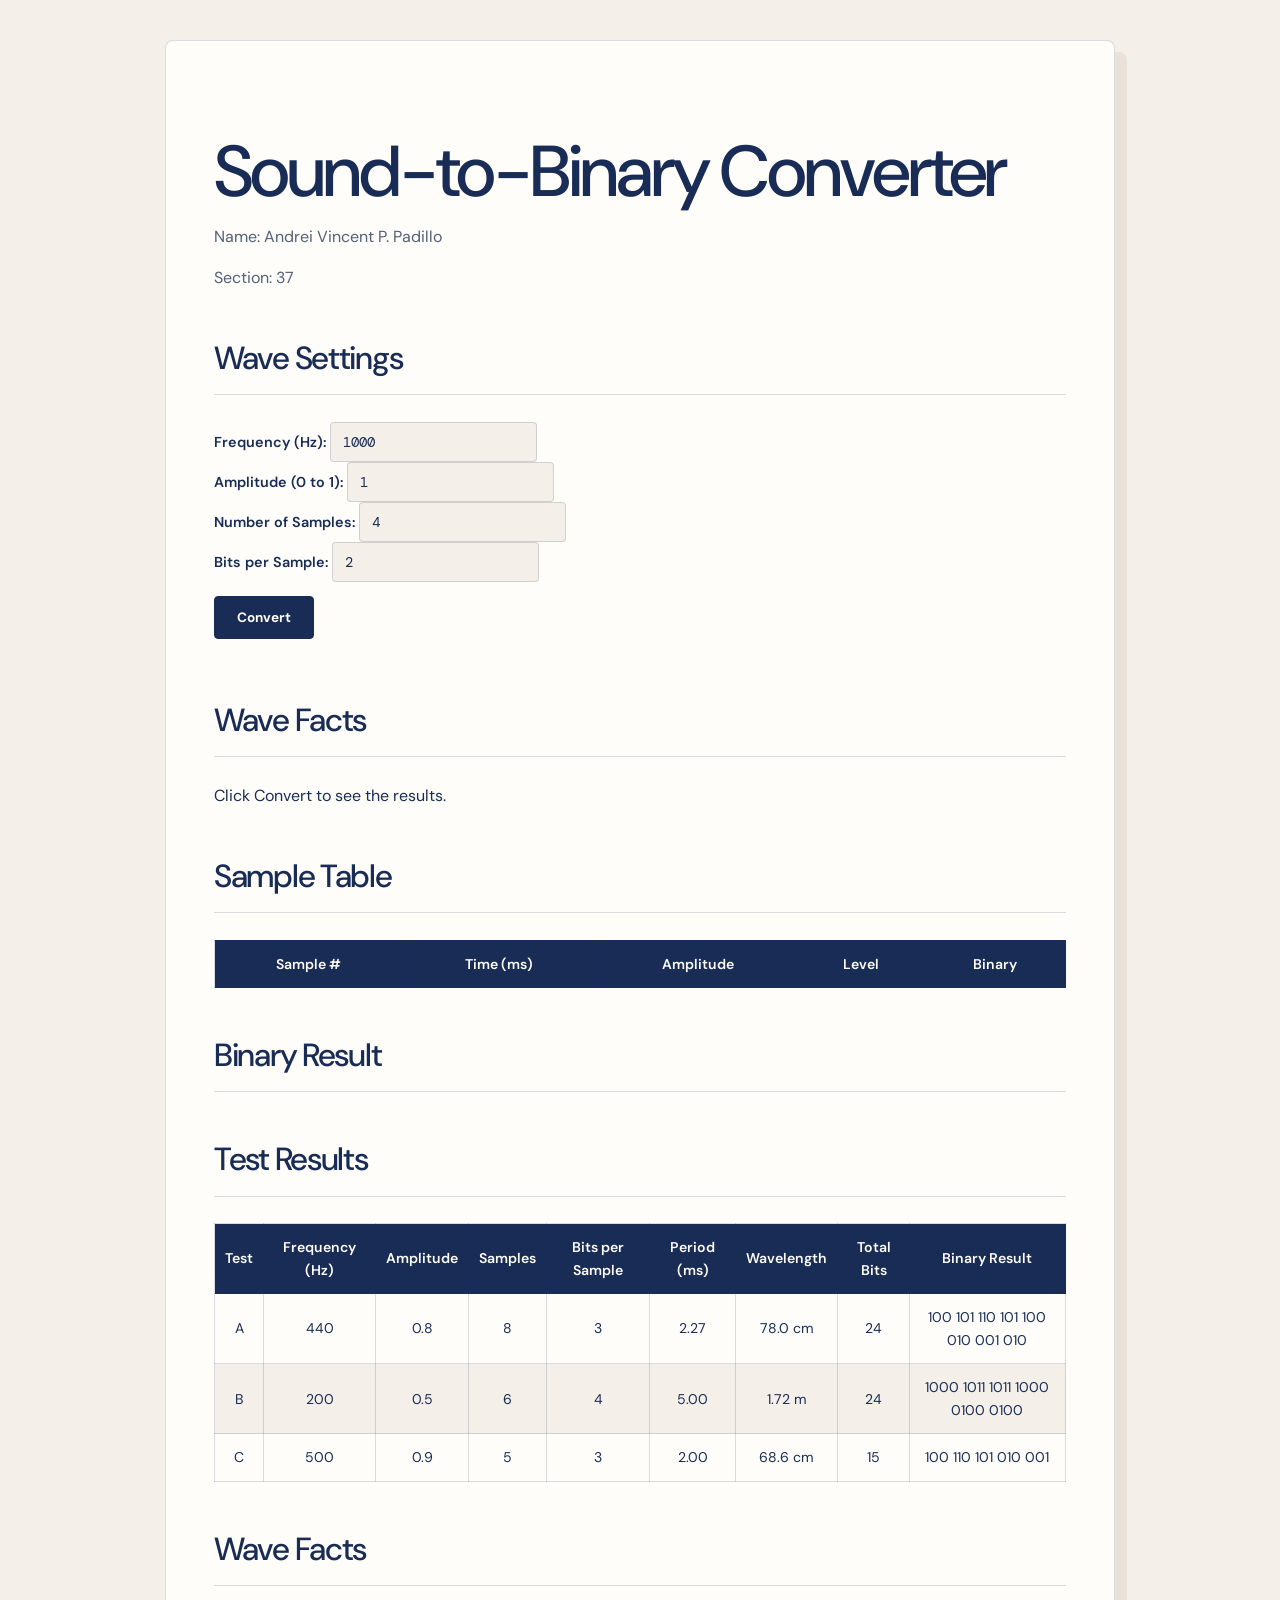
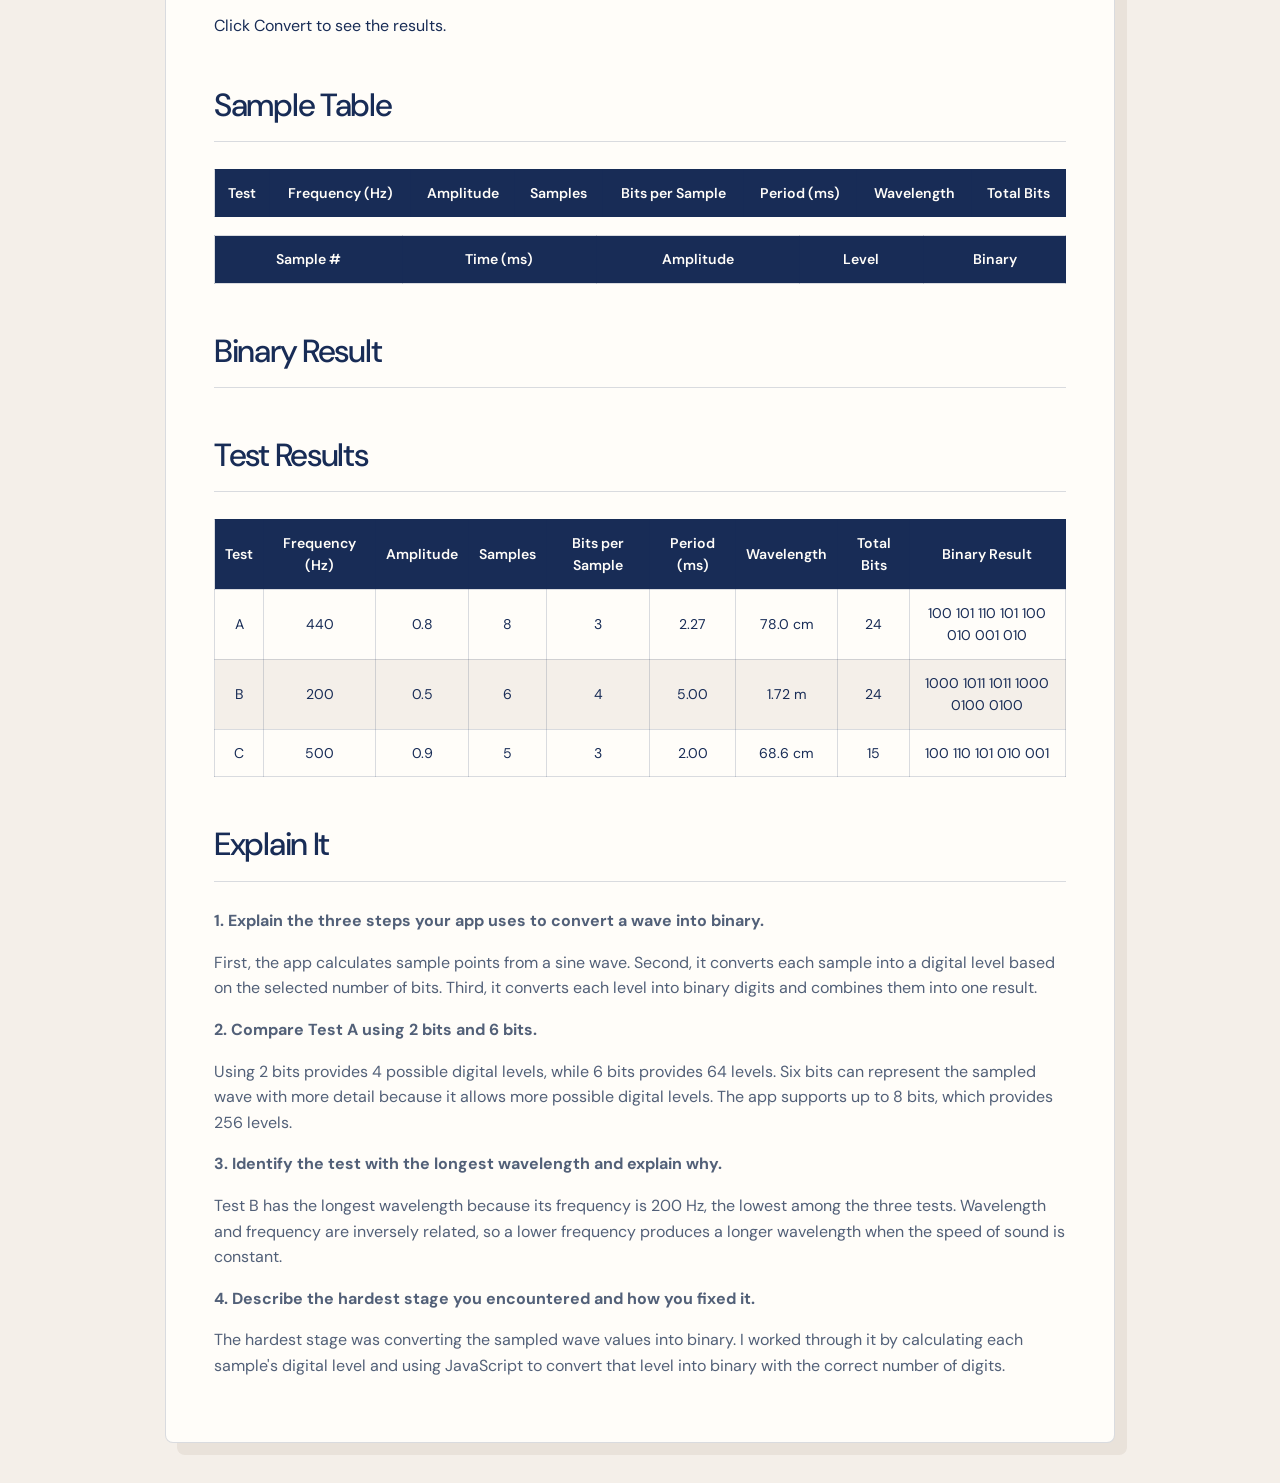
==== index.html @ f75e9342 "Update index.html" ====
<!DOCTYPE html>
<html lang="en">
<head>
    <meta charset="UTF-8">
    <meta name="viewport" content="width=device-width, initial-scale=1.0">
    <title>Sound-to-Binary Converter</title>
    <link rel="stylesheet" href="Style.css">
</head>
   
<body>
<div class="container">
    <h1>Sound-to-Binary Converter</h1>
    <p>Name: Andrei Vincent P. Padillo</p>
    <p>Section: 37</p>
    <h2>Wave Settings</h2>
    <label for="frequency">Frequency (Hz):</label>
    <input id="frequency" type="number" value="1000"><br>
    <label for="amplitude">Amplitude (0 to 1):</label>
    <input id="amplitude" type="number" value="1" step="0.1"><br>
    <label for="samples">Number of Samples:</label>
    <input id="samples" type="number" value="4"><br>
    <label for="bits">Bits per Sample:</label>
    <input id="bits" type="number" value="2"><br>
    <button id="convertButton">Convert</button>
    <p id="warning"></p>
  
    <h2>Wave Facts</h2>
    <div id="waveFacts">Click Convert to see the results.</div>
    <h2>Sample Table</h2>
    <table>
 <thead>
      <tr>
<th>Sample #</th>
<th>Time (ms)</th>
<th>Amplitude</th>
<th>Level</th>
<th>Binary</th>
      </tr>
</thead>
<tbody id="sampleRows"></tbody>
 </table>
    
    <h2>Binary Result</h2>
    <p id="binaryResult"></p>
    <p id="totalBits"></p>
    <h2>Test Results</h2>
<table>
<thead>
      <tr>
<th>Test</th>
<th>Frequency (Hz)</th>
<th>Amplitude</th>
<th>Samples</th>
<th>Bits per Sample</th>
<th>Period (ms)</th>
<th>Wavelength</th>
<th>Total Bits</th>
<th>Binary Result</th>
      </tr>
    </thead>

    <tbody>
        <tr>
<td>A</td>
<td>440</td>
<td>0.8</td>
<td>8</td>
<td>3</td>
<td>2.27</td>
<td>78.0 cm</td>
<td>24</td>
<td>100 101 110 101 100 010 001 010</td>
        </tr>

    <tr>
<td>B</td>
<td>200</td>
<td>0.5</td>
<td>6</td>
<td>4</td>
<td>5.00</td>
<td>1.72 m</td>
<td>24</td>
<td>1000 1011 1011 1000 0100 0100</td>
    </tr>

    <tr>
<td>C</td>
<td>500</td>
<td>0.9</td>
<td>5</td>
<td>3</td>
<td>2.00</td>
<td>68.6 cm</td>
<td>15</td>
<td>100 110 101 010 001</td>
    </tr>
    </tbody>
</table>
<table>
  <thead>
      
    <tr>
<th>Test</th>
<th>Frequency (Hz)</th>
<th>Amplitude</th>
<th>Samples</th>
<th>Bits per Sample</th>
<th>Period (ms)</th>
<th>Wavelength</th>
<th>Total Bits</th>
</tr>
  </thead>
    <tbody>
        <h2>Wave Facts</h2>
<div id="waveFacts">Click Convert to see the results.</div>

<h2>Sample Table</h2>
<table>
    <thead>
        <tr>
            <th>Sample #</th>
            <th>Time (ms)</th>
            <th>Amplitude</th>
            <th>Level</th>
            <th>Binary</th>
        </tr>
    </thead>
    <tbody id="sampleRows"></tbody>
</table>

<h2>Binary Result</h2>
<p id="binaryResult"></p>
<p id="totalBits"></p>

<h2>Test Results</h2>
<table>
    <thead>
        <tr>
<th>Test</th>
<th>Frequency (Hz)</th>
<th>Amplitude</th>
<th>Samples</th>
<th>Bits per Sample</th>
<th>Period (ms)</th>
<th>Wavelength</th>
<th>Total Bits</th>
<th>Binary Result</th>
        </tr>
</thead>
    <tbody>
        <tr>
<td>A</td>
<td>440</td>
<td>0.8</td>
<td>8</td>
<td>3</td>
<td>2.27</td>
<td>78.0 cm</td>
<td>24</td>
<td>100 101 110 101 100 010 001 010</td>
        </tr>
        
        <tr>
<td>B</td>
<td>200</td>
<td>0.5</td>
<td>6</td>
<td>4</td>
<td>5.00</td>
<td>1.72 m</td>
<td>24</td>
<td>1000 1011 1011 1000 0100 0100</td>
        </tr>
        
        <tr>
<td>C</td>
<td>500</td>
<td>0.9</td>
<td>5</td>
<td>3</td>
<td>2.00</td>
<td>68.6 cm</td>
<td>15</td>
<td>100 110 101 010 001</td>
        </tr>
    </tbody>
</table>

<h2>Explain It</h2>
<p><strong>1. Explain the three steps your app uses to convert a wave into binary.</strong></p>
<p>First, the app calculates sample points from a sine wave. Second, it converts each sample into a digital level based on the selected number of bits. Third, it converts each level into binary digits and combines them into one result.</p>
<p><strong>2. Compare Test A using 2 bits and 6 bits.</strong></p>
<p>Using 2 bits provides 4 possible digital levels, while 6 bits provides 64 levels. Six bits can represent the sampled wave with more detail because it allows more possible digital levels. The app supports up to 8 bits, which provides 256 levels.</p>
<p><strong>3. Identify the test with the longest wavelength and explain why.</strong></p>
<p>Test B has the longest wavelength because its frequency is 200 Hz, the lowest among the three tests. Wavelength and frequency are inversely related, so a lower frequency produces a longer wavelength when the speed of sound is constant.</p>
<p><strong>4. Describe the hardest stage you encountered and how you fixed it.</strong></p>
<p>The hardest stage was converting the sampled wave values into binary. I worked through it by calculating each sample's digital level and using JavaScript to convert that level into binary with the correct number of digits.</p>
</div>

<script src="script.js"></script>
</body>
</html>
---- Style.css ----
@import url('https://fonts.googleapis.com/css2?family=DM+Mono:wght@400;500&family=DM+Sans:wght@400;500;600;700&family=Instrument+Serif:ital@0;1&display=swap');

:root {
--paper: #f4efe9;
--paper-deep: #e9e2da;
--ink: #182c56;
--ink-soft: #526078;
--coral: #e37a62;
--sage: #8eb7a7;
--line: rgba(24, 44, 86, 0.16);
--white: #fffdf9;
--display: 'Instrument Serif', Georgia, serif;
--sans: 'DM Sans', Arial, sans-serif;
--mono: 'DM Mono', monospace;
}

* {
  box-sizing: border-box;
  }

body {
margin: 0;
padding: 40px 20px;
background: var(--paper);
color: var(--ink);
font-family: var(--sans);
line-height: 1.6;
}

.container {
width: min(100%, 950px);
margin: 0 auto;
padding: clamp(22px, 5vw, 48px);
border: 1px solid var(--line);
border-radius: 8px;
background: var(--white);
box-shadow: 12px 12px 0 var(--paper-deep);
}

h1, h2, h3 {
font-weight: 500;
letter-spacing: -0.04em;
}

h1 {
margin-bottom: 12px;
font-size: clamp(2.5rem, 6vw, 4.5rem);
line-height: 0.98;
}

h1 em, h2 em {
color: var(--coral);
font-family: var(--display);
font-weight: 400;
}

h2 {
margin-top: 42px;
padding-bottom: 10px;
border-bottom: 1px solid var(--line);
font-size: clamp(1.5rem, 3vw, 2rem);
}

p {
color: var(--ink-soft);
}

label {
display: inline-block;
margin: 8px 0 4px;
color: var(--ink);
font-size: 0.9rem;
font-weight: 600;
}

input {
max-width: 100%;
padding: 10px 12px;
border: 1px solid var(--line);
border-radius: 4px;
background: var(--paper);
color: var(--ink);
font: 0.9rem var(--mono);
}

input:focus {
outline: 2px solid var(--sage);
outline-offset: 2px;
}

button {
margin: 14px 0;
padding: 12px 22px;
border: 1px solid var(--ink);
border-radius: 4px;
background: var(--ink);
color: var(--white);
font: 700 0.85rem var(--sans);
cursor: pointer;
transition: background 180ms ease, transform 180ms ease;
}

button:hover {
transform: translateY(-2px);
background: #294476;
}

#warning {
color: #b43e32;
font-weight: 600;
}

#waveFacts {
display: grid;
grid-template-columns: repeat(auto-fit, minmax(160px, 1fr));
gap: 12px;
}

#waveFacts p {
margin: 0;
padding: 14px;
border-top: 2px solid var(--sage);
background: var(--paper);
color: var(--ink);
overflow-wrap: anywhere;
}

table {
width: 100%;
margin: 18px 0;
border-collapse: collapse;
background: var(--white);
font-size: 0.88rem;
}

th, td {
padding: 12px 10px;
border: 1px solid var(--line);
text-align: center;
}

th {
background: var(--ink);
color: var(--white);
font-weight: 600;
}

tbody tr:nth-child(even) {
background: var(--paper);
}

tbody tr:hover {
background: #f7e8e1;
}

#binaryResult {
padding: 18px;
border-left: 4px solid var(--coral);
background: var(--paper);
color: var(--ink);
font: 500 1rem var(--mono);
overflow-wrap: anywhere;
word-break: break-word;
}

#totalBits {
color: var(--ink-soft);
font: 500 0.85rem var(--mono);
}

#warning:empty,
#binaryResult:empty,
#totalBits:empty {
display: none;
}

@media (max-width: 600px) {
body {
padding: 16px 10px;
}

.container {
    padding: 22px 15px;
    box-shadow: 5px 5px 0 var(--paper-deep);
}

input {
    width: 100%;
    margin: 4px 0 12px;
}

label {
    display: block;
}

table {
    font-size: 0.74rem;
}

th, td {
    padding: 8px 4px;
    overflow-wrap: anywhere;
}

#binaryResult {
    font-size: 0.85rem;
}

}

@media (prefers-reduced-motion: reduce) {
*, *::before, *::after {
transition: none !important;
}
}
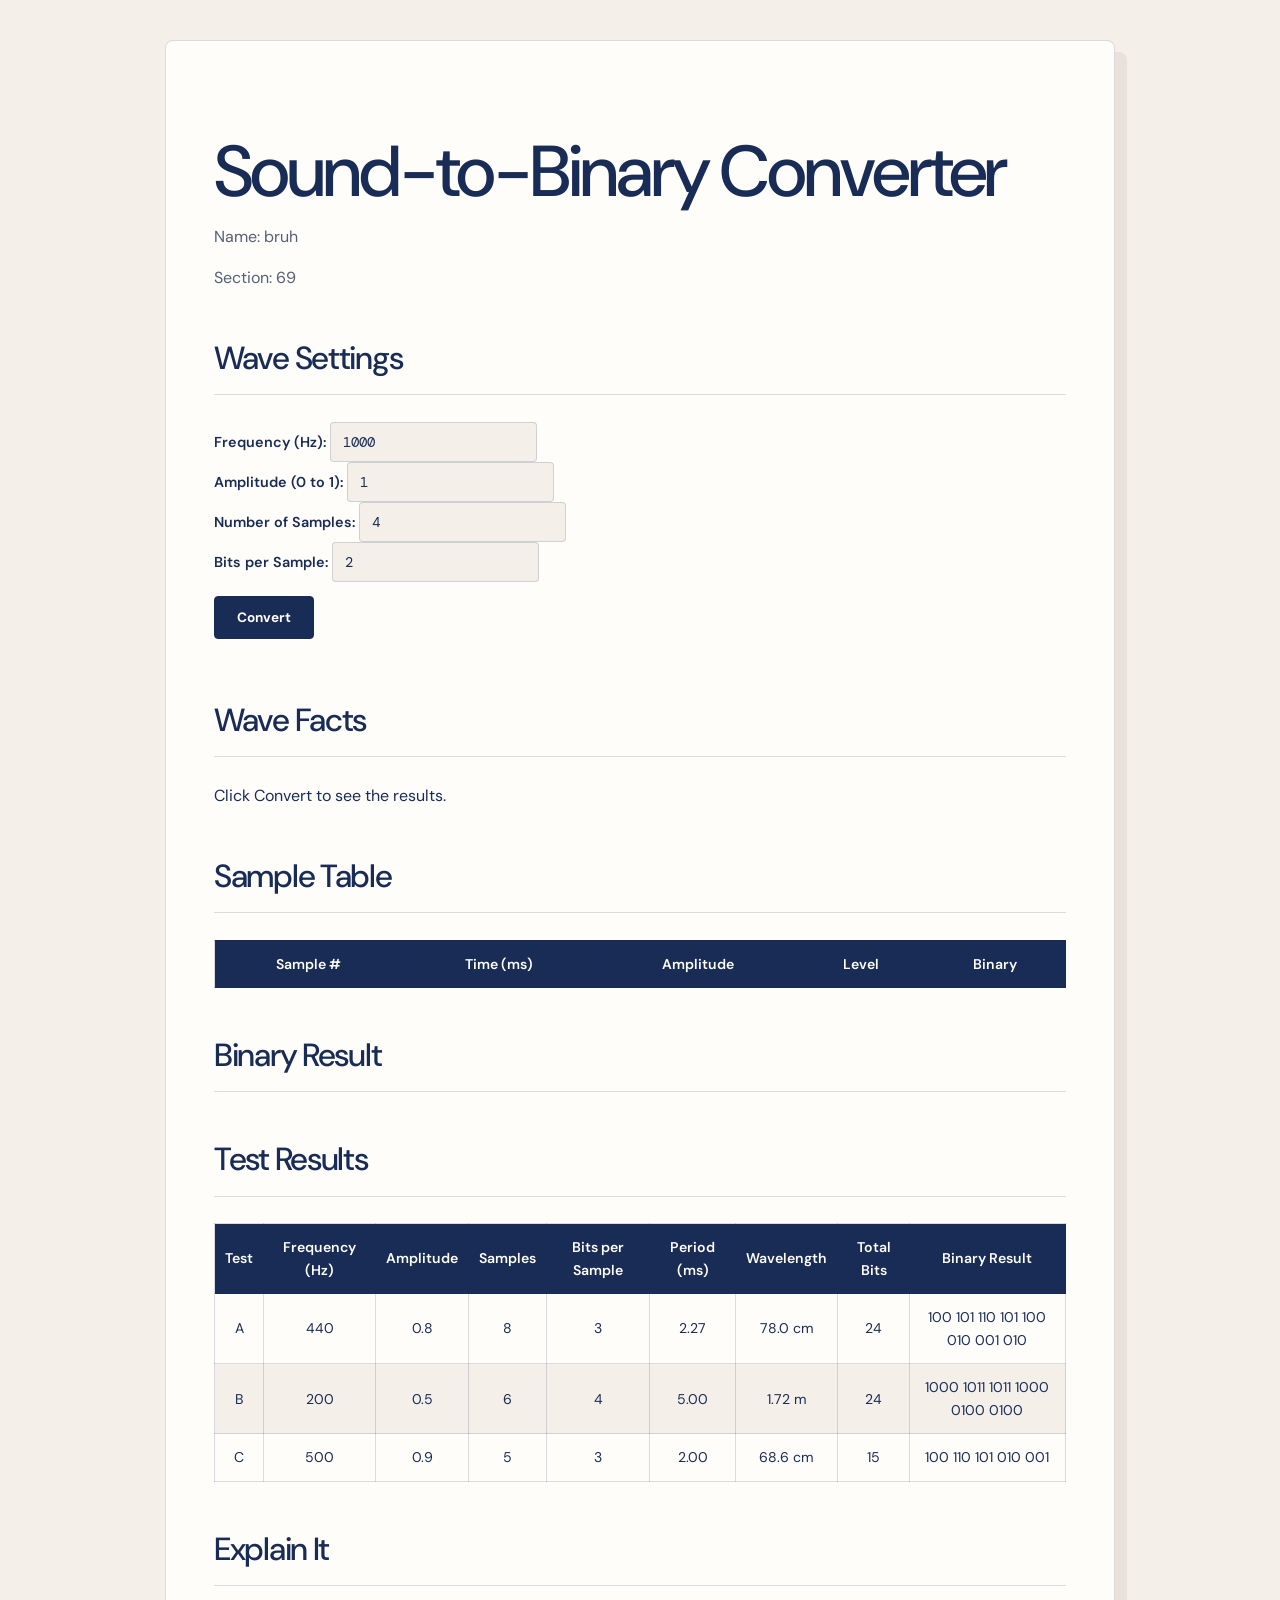
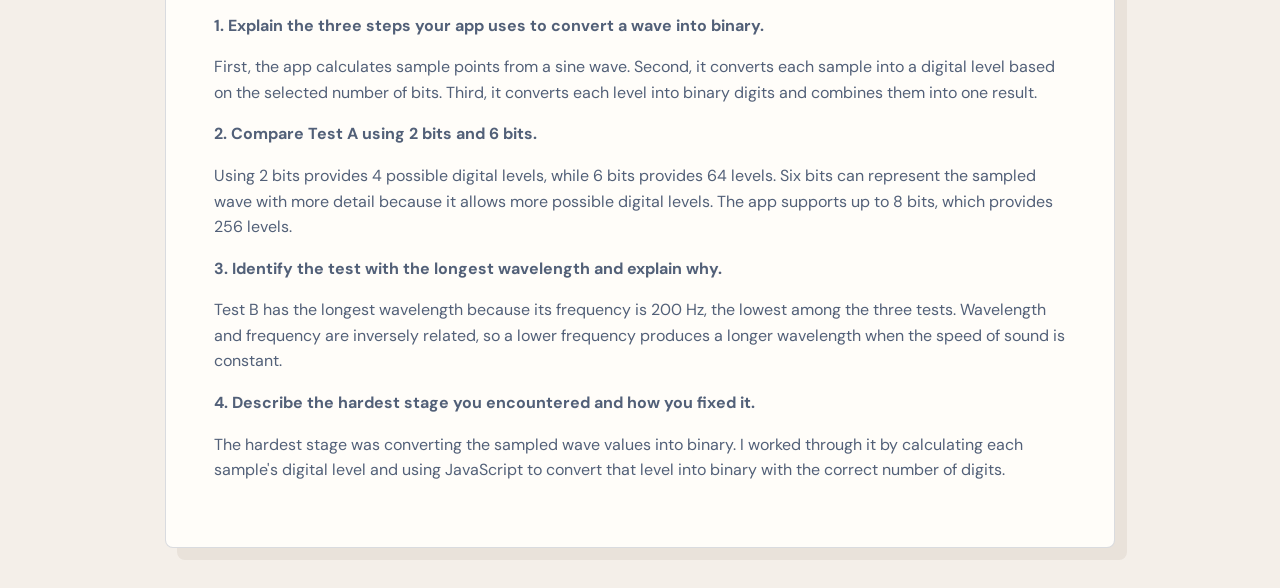
==== commit f0acaee5: "Update index.html" ====
--- a/index.html
+++ b/index.html
@@ -10,8 +10,9 @@
 <body>
 <div class="container">
     <h1>Sound-to-Binary Converter</h1>
-    <p>Name: Andrei Vincent P. Padillo</p>
-    <p>Section: 37</p>
+    <p>Name: bruh</p>
+    <p>Section: 69</p>
+    
     <h2>Wave Settings</h2>
     <label for="frequency">Frequency (Hz):</label>
     <input id="frequency" type="number" value="1000"><br>
@@ -43,6 +44,7 @@
     <h2>Binary Result</h2>
     <p id="binaryResult"></p>
     <p id="totalBits"></p>
+    
     <h2>Test Results</h2>
 <table>
 <thead>
@@ -97,95 +99,6 @@
     </tr>
     </tbody>
 </table>
-<table>
-  <thead>
-      
-    <tr>
-<th>Test</th>
-<th>Frequency (Hz)</th>
-<th>Amplitude</th>
-<th>Samples</th>
-<th>Bits per Sample</th>
-<th>Period (ms)</th>
-<th>Wavelength</th>
-<th>Total Bits</th>
-</tr>
-  </thead>
-    <tbody>
-        <h2>Wave Facts</h2>
-<div id="waveFacts">Click Convert to see the results.</div>
-
-<h2>Sample Table</h2>
-<table>
-    <thead>
-        <tr>
-            <th>Sample #</th>
-            <th>Time (ms)</th>
-            <th>Amplitude</th>
-            <th>Level</th>
-            <th>Binary</th>
-        </tr>
-    </thead>
-    <tbody id="sampleRows"></tbody>
-</table>
-
-<h2>Binary Result</h2>
-<p id="binaryResult"></p>
-<p id="totalBits"></p>
-
-<h2>Test Results</h2>
-<table>
-    <thead>
-        <tr>
-<th>Test</th>
-<th>Frequency (Hz)</th>
-<th>Amplitude</th>
-<th>Samples</th>
-<th>Bits per Sample</th>
-<th>Period (ms)</th>
-<th>Wavelength</th>
-<th>Total Bits</th>
-<th>Binary Result</th>
-        </tr>
-</thead>
-    <tbody>
-        <tr>
-<td>A</td>
-<td>440</td>
-<td>0.8</td>
-<td>8</td>
-<td>3</td>
-<td>2.27</td>
-<td>78.0 cm</td>
-<td>24</td>
-<td>100 101 110 101 100 010 001 010</td>
-        </tr>
-        
-        <tr>
-<td>B</td>
-<td>200</td>
-<td>0.5</td>
-<td>6</td>
-<td>4</td>
-<td>5.00</td>
-<td>1.72 m</td>
-<td>24</td>
-<td>1000 1011 1011 1000 0100 0100</td>
-        </tr>
-        
-        <tr>
-<td>C</td>
-<td>500</td>
-<td>0.9</td>
-<td>5</td>
-<td>3</td>
-<td>2.00</td>
-<td>68.6 cm</td>
-<td>15</td>
-<td>100 110 101 010 001</td>
-        </tr>
-    </tbody>
-</table>
 
 <h2>Explain It</h2>
 <p><strong>1. Explain the three steps your app uses to convert a wave into binary.</strong></p>
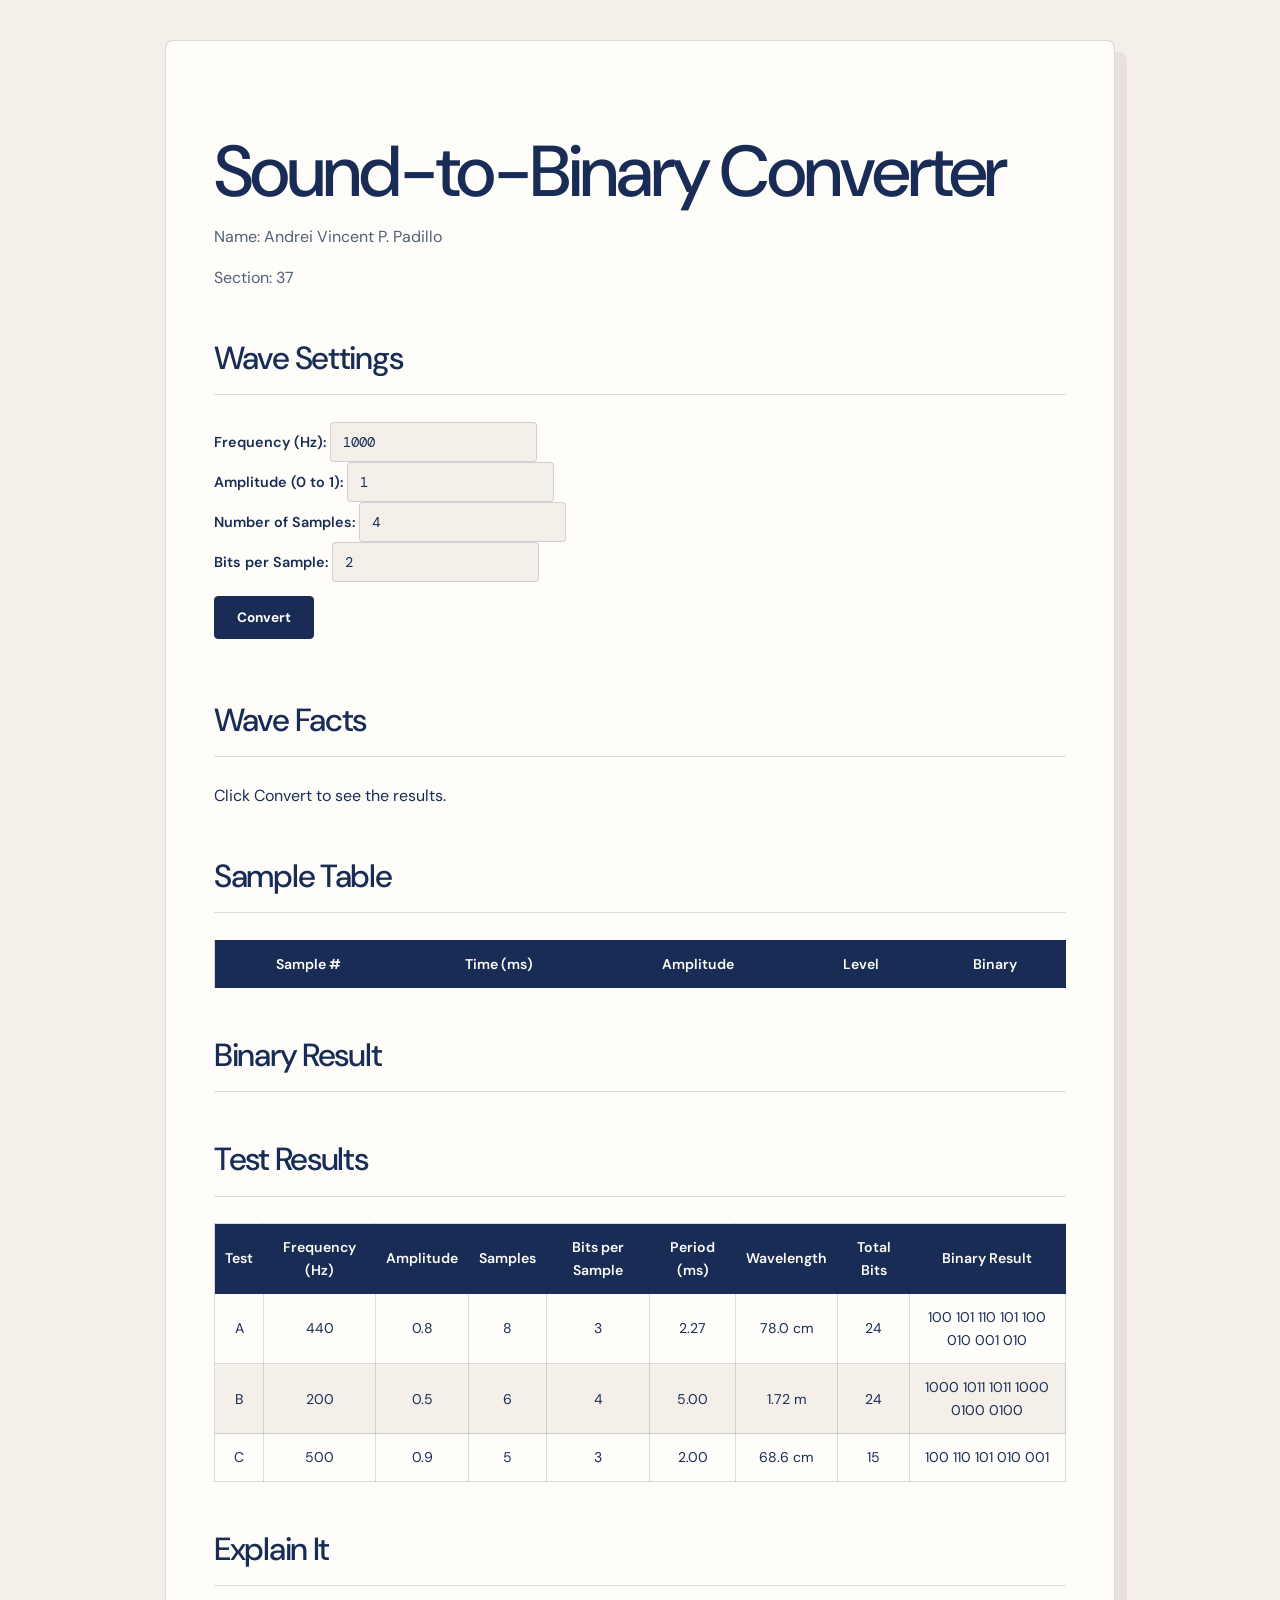
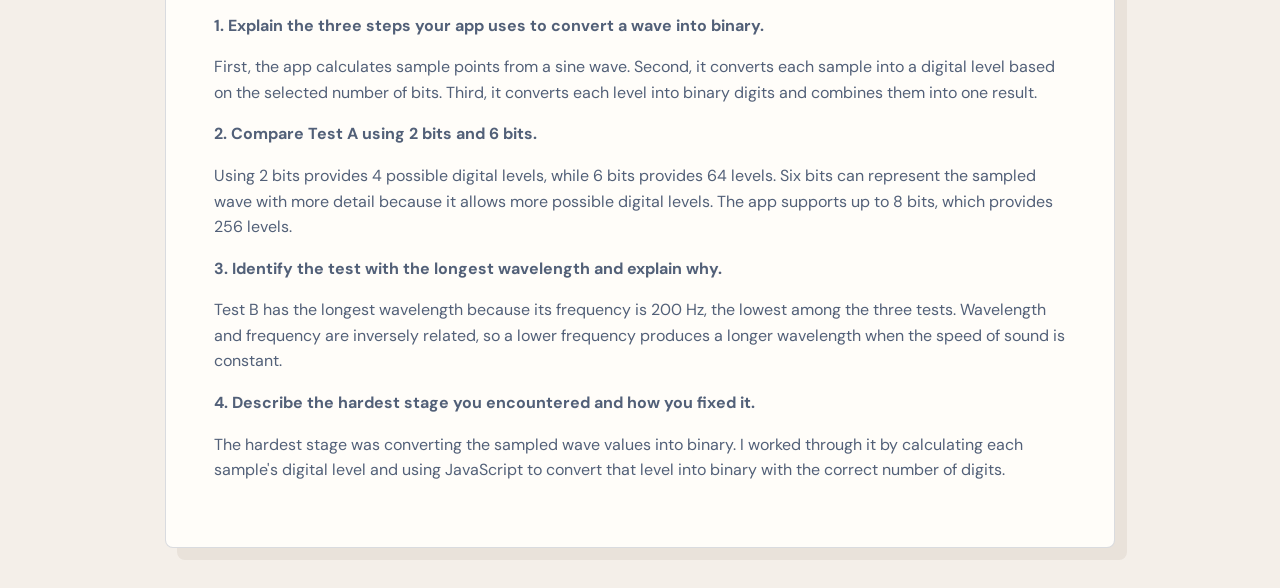
==== commit 81c84c5f: "Update index.html" ====
--- a/index.html
+++ b/index.html
@@ -10,8 +10,8 @@
 <body>
 <div class="container">
     <h1>Sound-to-Binary Converter</h1>
-    <p>Name: bruh</p>
-    <p>Section: 69</p>
+    <p>Name: Andrei Vincent P. Padillo</p>
+    <p>Section: 37 </p>
     
     <h2>Wave Settings</h2>
     <label for="frequency">Frequency (Hz):</label>
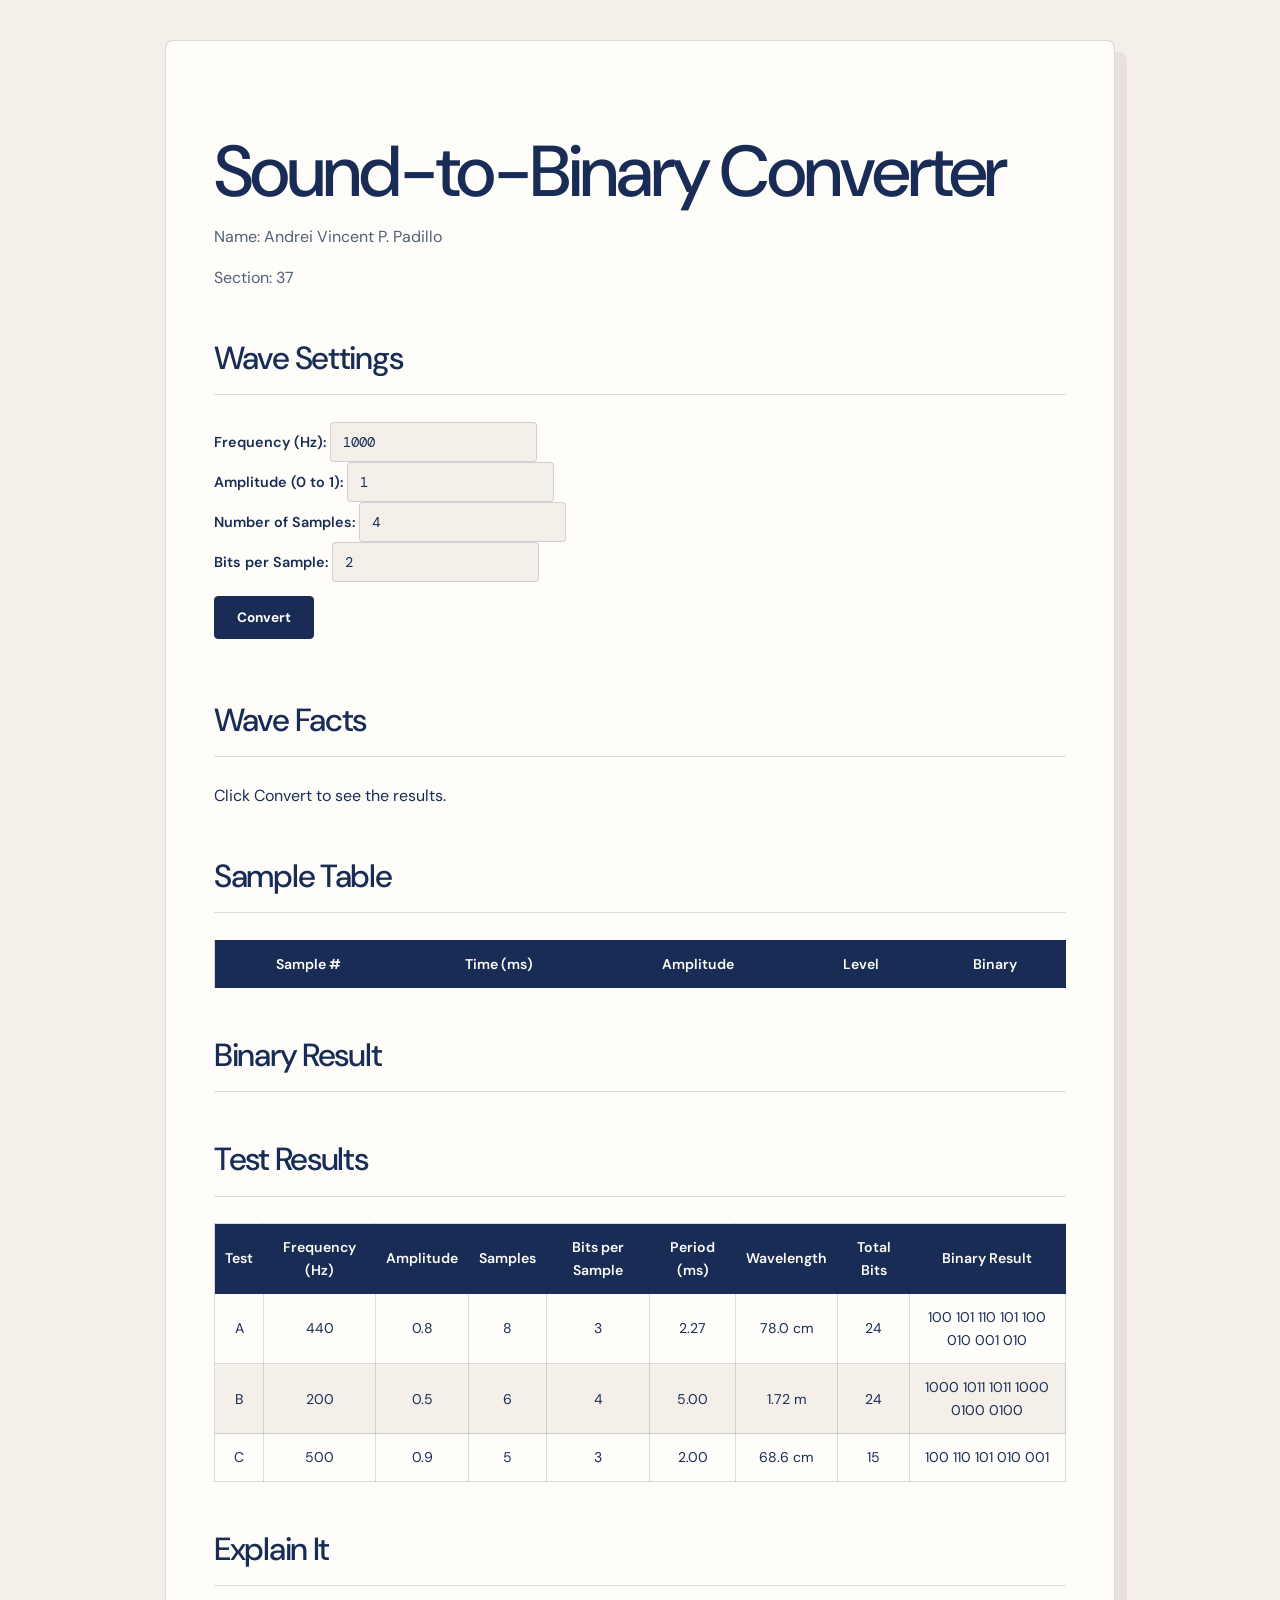
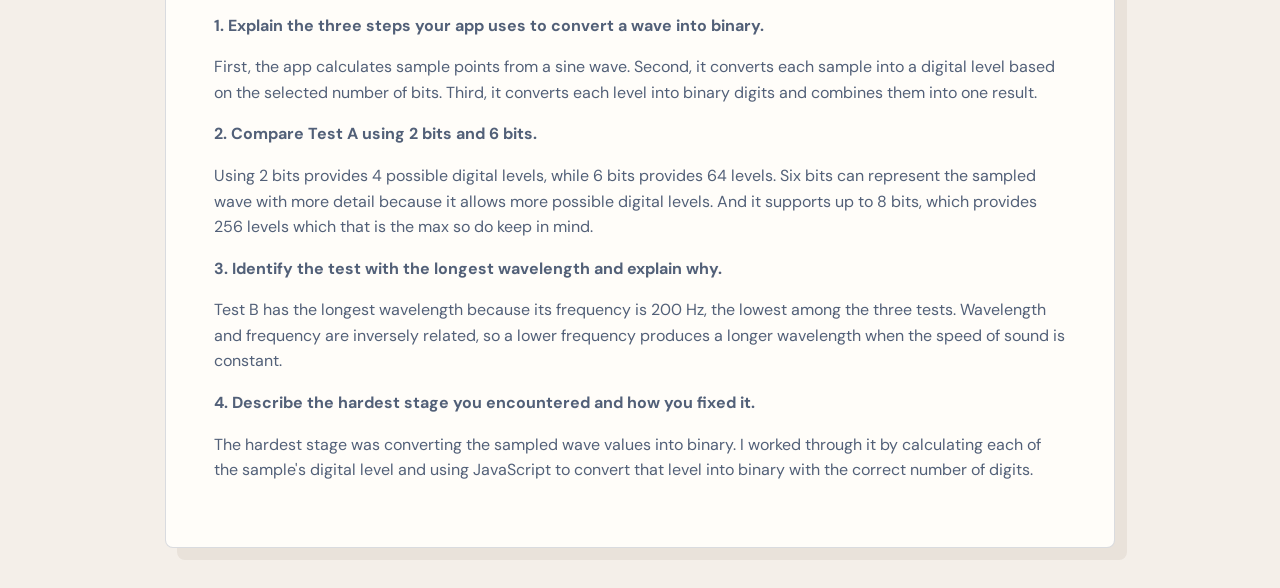
==== commit cfd42532: "Update index.html" ====
--- a/index.html
+++ b/index.html
@@ -104,11 +104,11 @@
 <p><strong>1. Explain the three steps your app uses to convert a wave into binary.</strong></p>
 <p>First, the app calculates sample points from a sine wave. Second, it converts each sample into a digital level based on the selected number of bits. Third, it converts each level into binary digits and combines them into one result.</p>
 <p><strong>2. Compare Test A using 2 bits and 6 bits.</strong></p>
-<p>Using 2 bits provides 4 possible digital levels, while 6 bits provides 64 levels. Six bits can represent the sampled wave with more detail because it allows more possible digital levels. The app supports up to 8 bits, which provides 256 levels.</p>
+<p>Using 2 bits provides 4 possible digital levels, while 6 bits provides 64 levels. Six bits can represent the sampled wave with more detail because it allows more possible digital levels. And it supports up to 8 bits, which provides 256 levels which that is the max so do keep in mind.</p>
 <p><strong>3. Identify the test with the longest wavelength and explain why.</strong></p>
 <p>Test B has the longest wavelength because its frequency is 200 Hz, the lowest among the three tests. Wavelength and frequency are inversely related, so a lower frequency produces a longer wavelength when the speed of sound is constant.</p>
 <p><strong>4. Describe the hardest stage you encountered and how you fixed it.</strong></p>
-<p>The hardest stage was converting the sampled wave values into binary. I worked through it by calculating each sample's digital level and using JavaScript to convert that level into binary with the correct number of digits.</p>
+<p>The hardest stage was converting the sampled wave values into binary. I worked through it by calculating each of the sample's digital level and using JavaScript to convert that level into binary with the correct number of digits.</p>
 </div>
 
 <script src="script.js"></script>
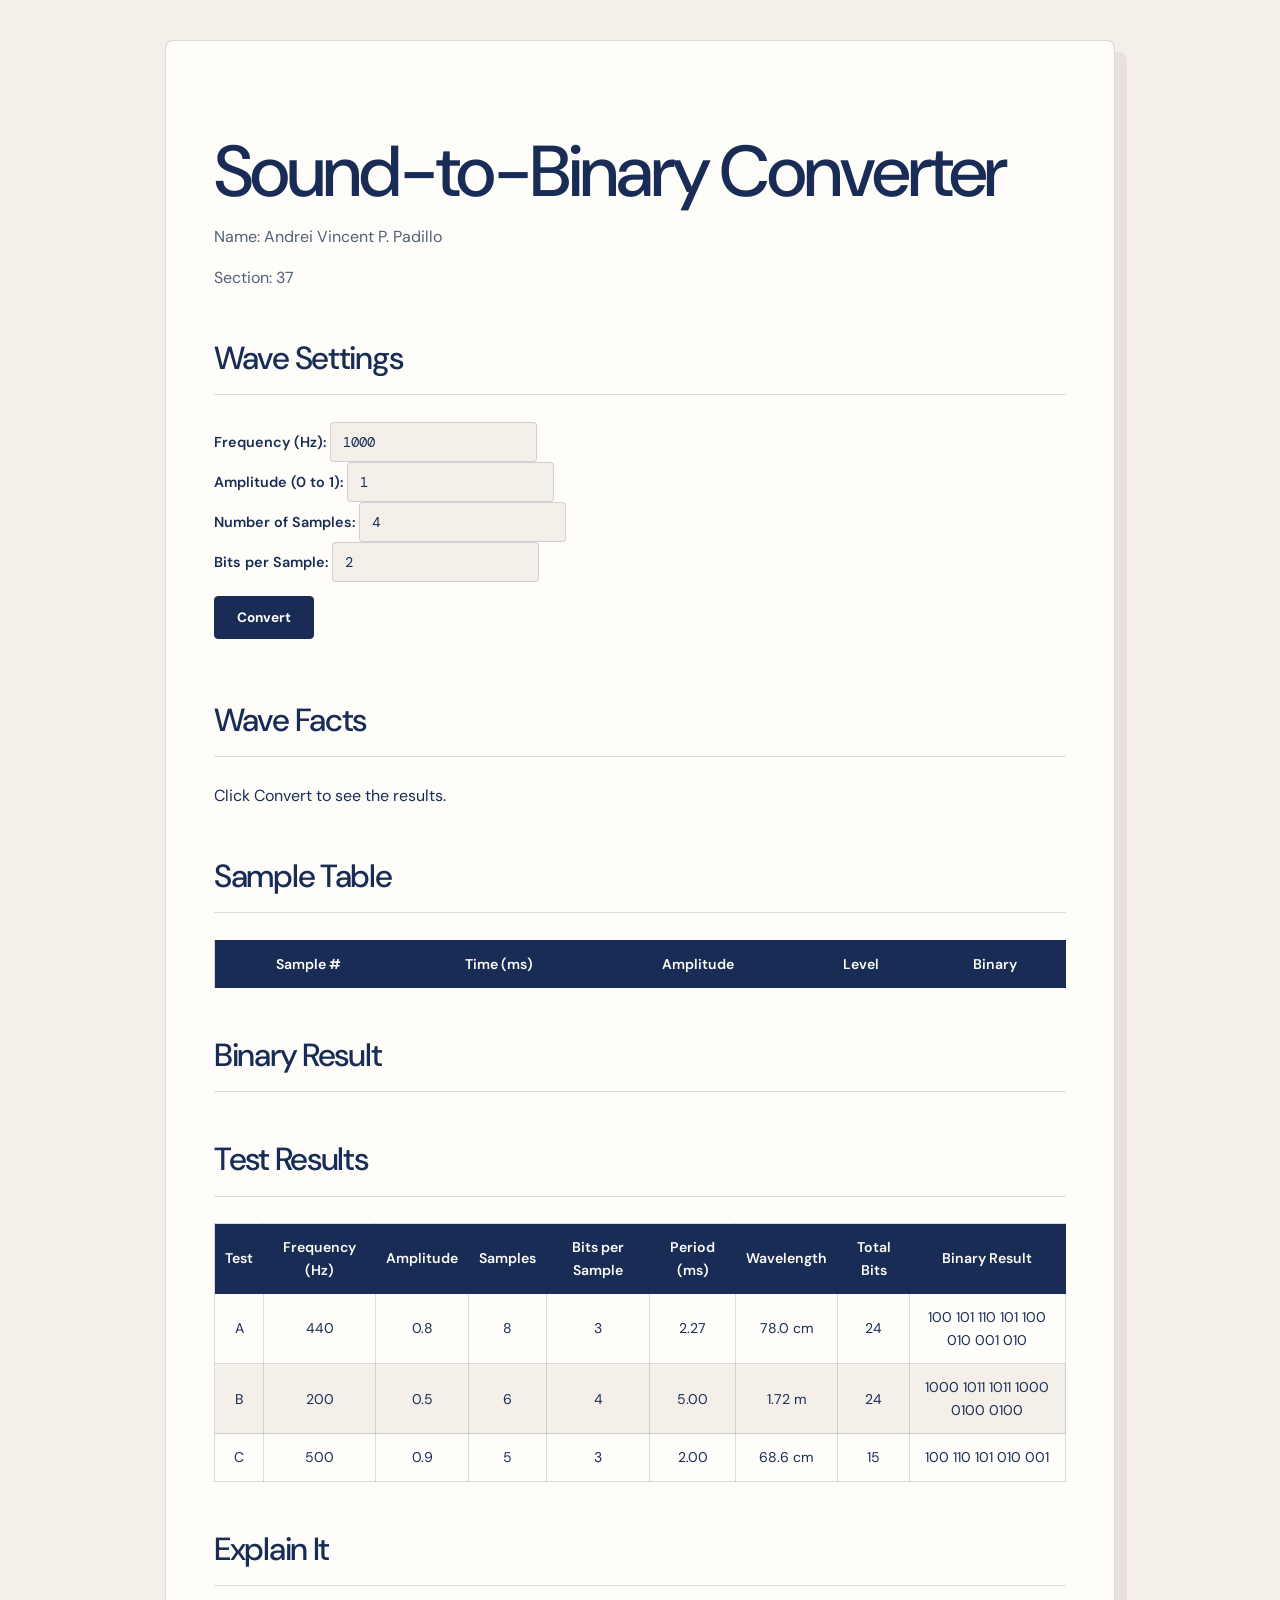
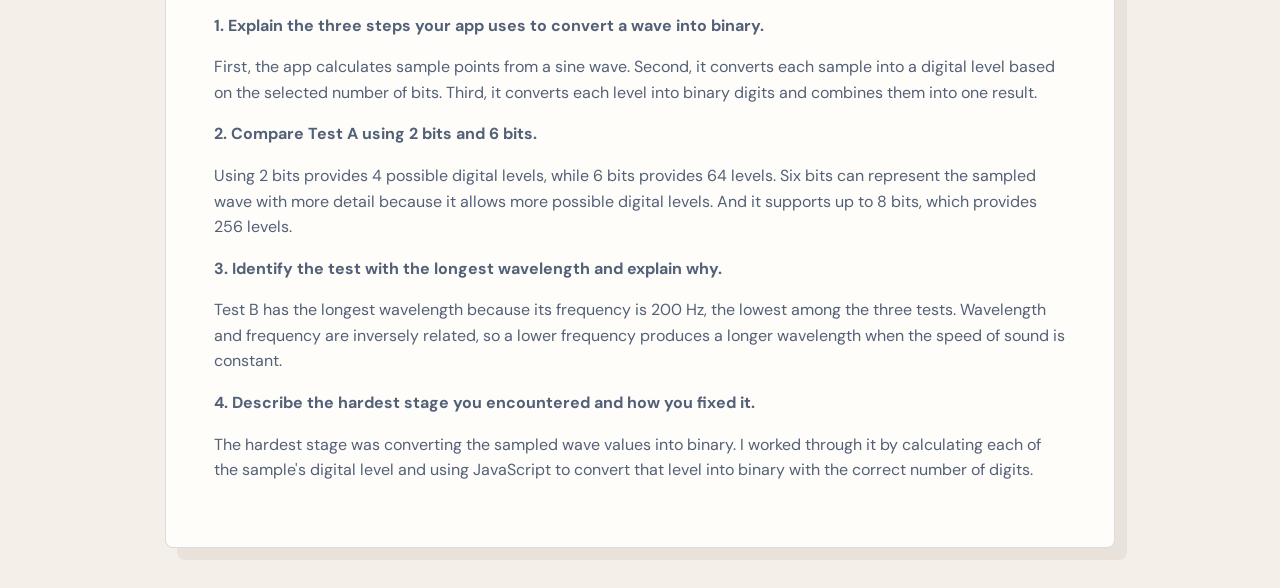
==== commit 53fa3863: "Update index.html" ====
--- a/index.html
+++ b/index.html
@@ -104,7 +104,7 @@
 <p><strong>1. Explain the three steps your app uses to convert a wave into binary.</strong></p>
 <p>First, the app calculates sample points from a sine wave. Second, it converts each sample into a digital level based on the selected number of bits. Third, it converts each level into binary digits and combines them into one result.</p>
 <p><strong>2. Compare Test A using 2 bits and 6 bits.</strong></p>
-<p>Using 2 bits provides 4 possible digital levels, while 6 bits provides 64 levels. Six bits can represent the sampled wave with more detail because it allows more possible digital levels. And it supports up to 8 bits, which provides 256 levels which that is the max so do keep in mind.</p>
+<p>Using 2 bits provides 4 possible digital levels, while 6 bits provides 64 levels. Six bits can represent the sampled wave with more detail because it allows more possible digital levels. And it supports up to 8 bits, which provides 256 levels.</p>
 <p><strong>3. Identify the test with the longest wavelength and explain why.</strong></p>
 <p>Test B has the longest wavelength because its frequency is 200 Hz, the lowest among the three tests. Wavelength and frequency are inversely related, so a lower frequency produces a longer wavelength when the speed of sound is constant.</p>
 <p><strong>4. Describe the hardest stage you encountered and how you fixed it.</strong></p>
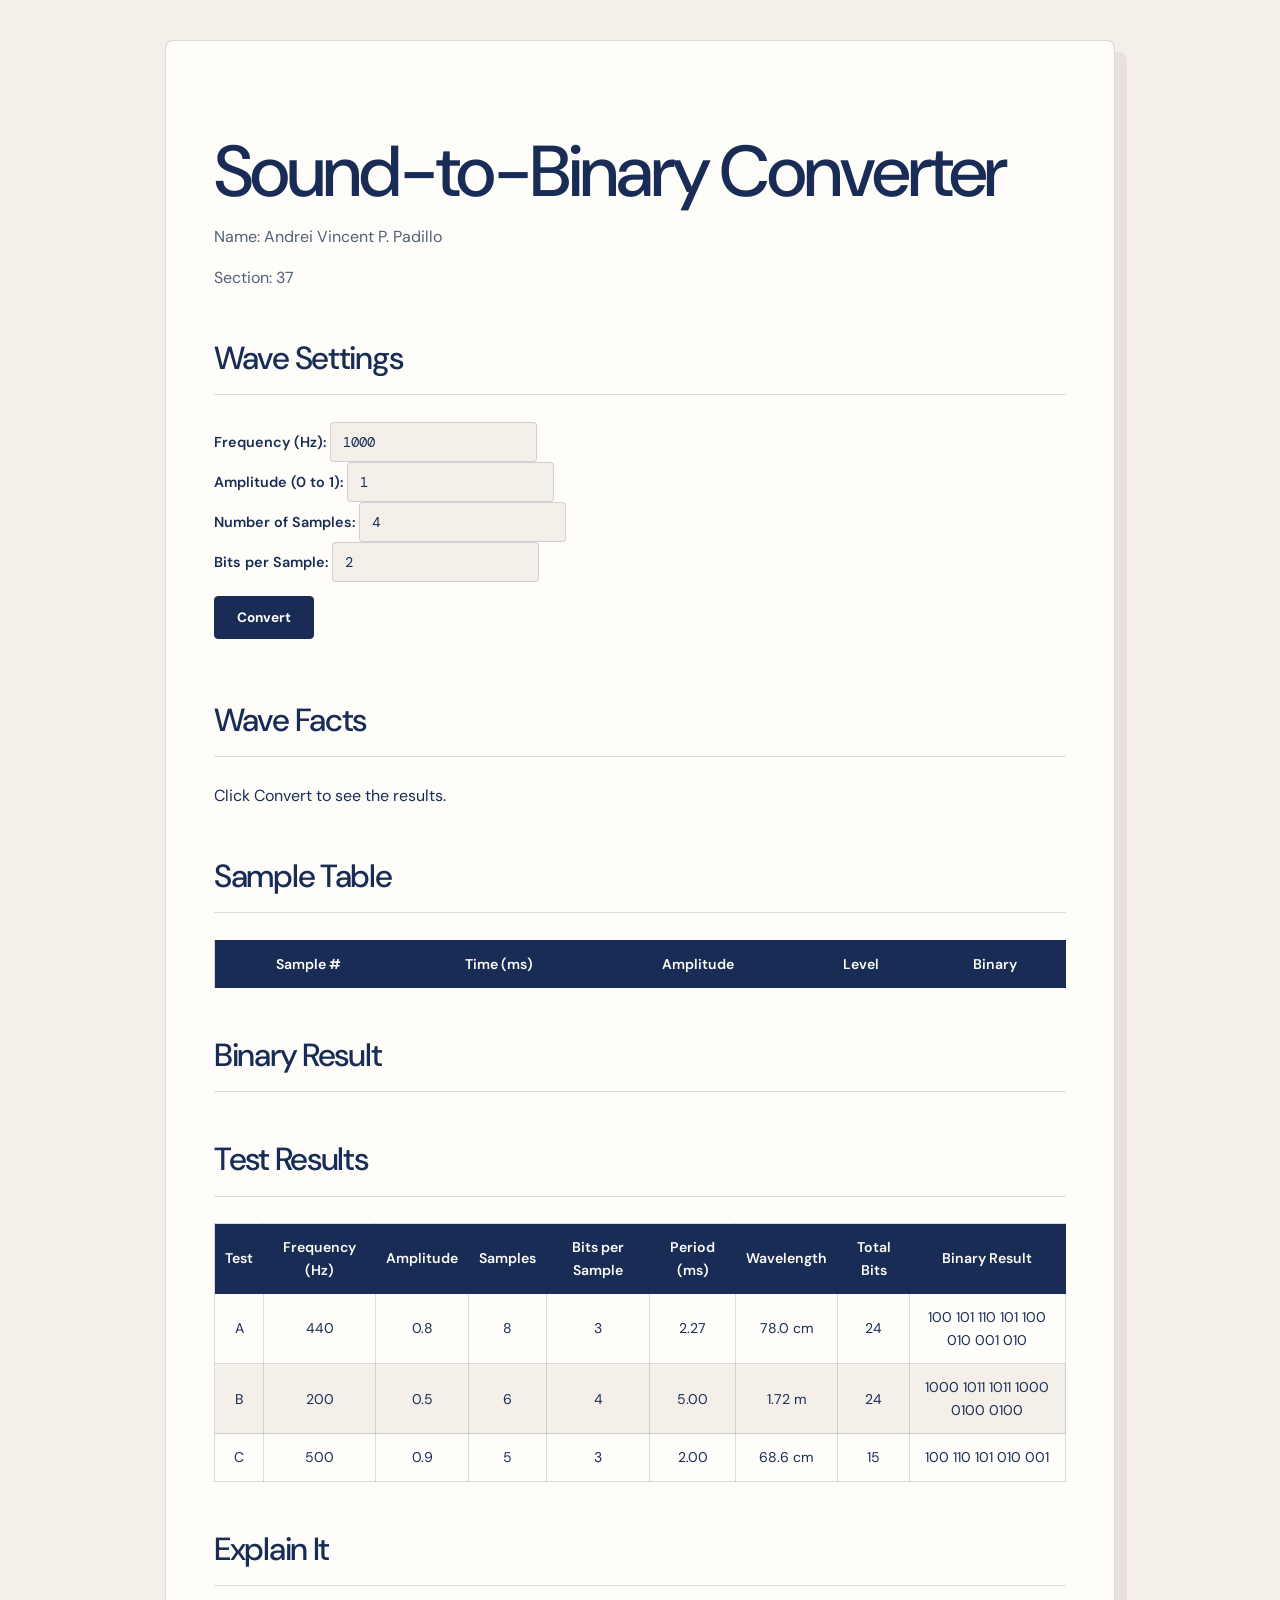
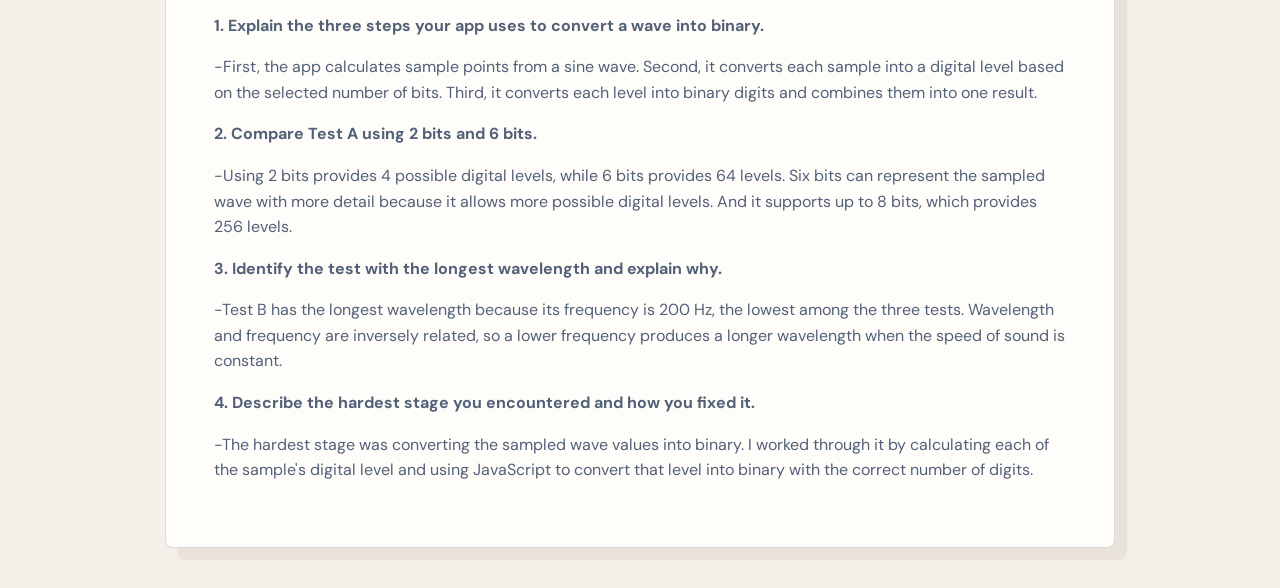
==== commit 902621ca: "Update index.html" ====
--- a/index.html
+++ b/index.html
@@ -102,13 +102,13 @@
 
 <h2>Explain It</h2>
 <p><strong>1. Explain the three steps your app uses to convert a wave into binary.</strong></p>
-<p>First, the app calculates sample points from a sine wave. Second, it converts each sample into a digital level based on the selected number of bits. Third, it converts each level into binary digits and combines them into one result.</p>
+<p> -First, the app calculates sample points from a sine wave. Second, it converts each sample into a digital level based on the selected number of bits. Third, it converts each level into binary digits and combines them into one result.</p>
 <p><strong>2. Compare Test A using 2 bits and 6 bits.</strong></p>
-<p>Using 2 bits provides 4 possible digital levels, while 6 bits provides 64 levels. Six bits can represent the sampled wave with more detail because it allows more possible digital levels. And it supports up to 8 bits, which provides 256 levels.</p>
+<p> -Using 2 bits provides 4 possible digital levels, while 6 bits provides 64 levels. Six bits can represent the sampled wave with more detail because it allows more possible digital levels. And it supports up to 8 bits, which provides 256 levels.</p>
 <p><strong>3. Identify the test with the longest wavelength and explain why.</strong></p>
-<p>Test B has the longest wavelength because its frequency is 200 Hz, the lowest among the three tests. Wavelength and frequency are inversely related, so a lower frequency produces a longer wavelength when the speed of sound is constant.</p>
+<p> -Test B has the longest wavelength because its frequency is 200 Hz, the lowest among the three tests. Wavelength and frequency are inversely related, so a lower frequency produces a longer wavelength when the speed of sound is constant.</p>
 <p><strong>4. Describe the hardest stage you encountered and how you fixed it.</strong></p>
-<p>The hardest stage was converting the sampled wave values into binary. I worked through it by calculating each of the sample's digital level and using JavaScript to convert that level into binary with the correct number of digits.</p>
+<p> -The hardest stage was converting the sampled wave values into binary. I worked through it by calculating each of the sample's digital level and using JavaScript to convert that level into binary with the correct number of digits.</p>
 </div>
 
 <script src="script.js"></script>
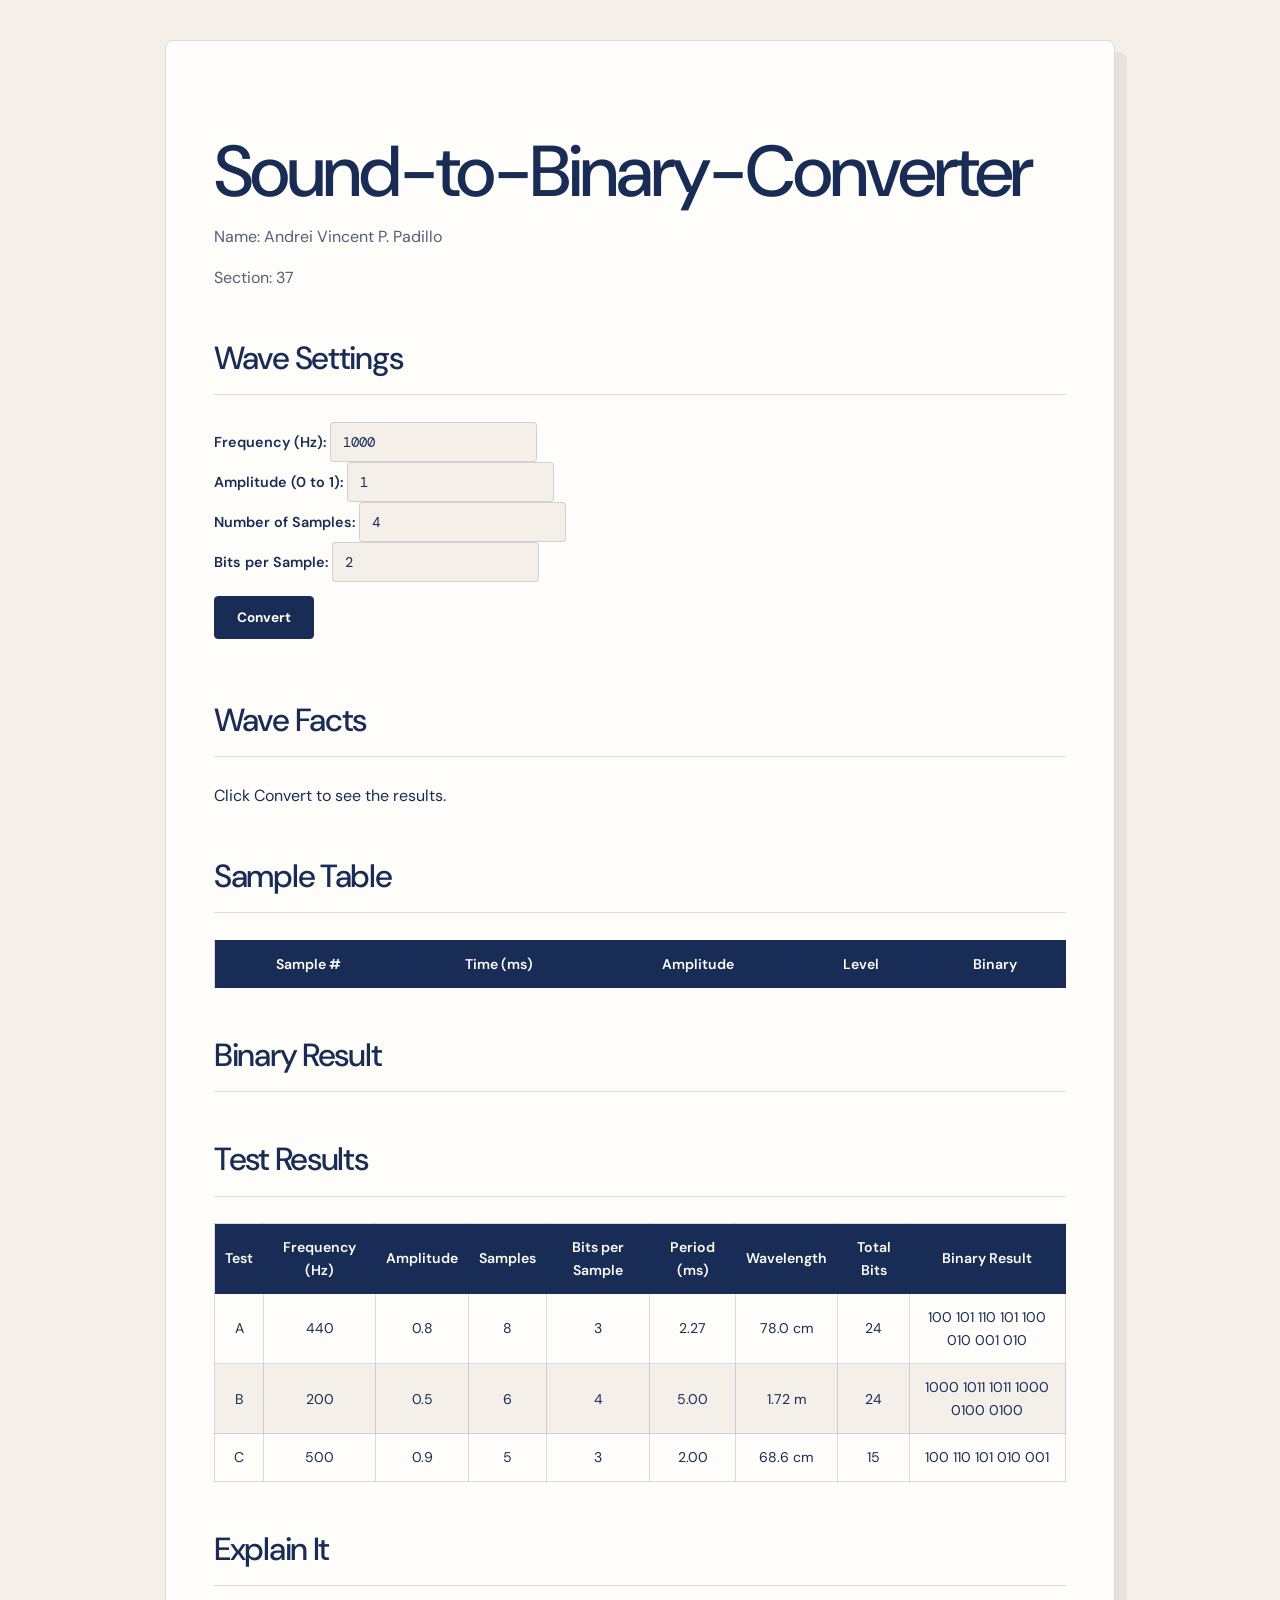
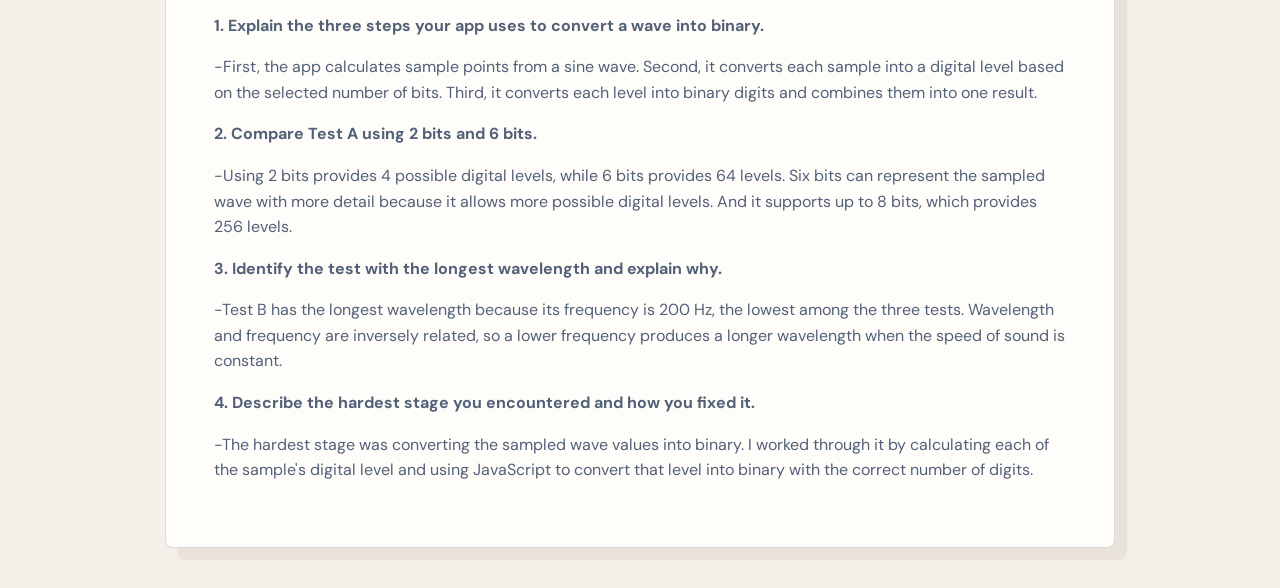
==== commit f1145631: "Update index.html" ====
--- a/index.html
+++ b/index.html
@@ -3,13 +3,13 @@
 <head>
     <meta charset="UTF-8">
     <meta name="viewport" content="width=device-width, initial-scale=1.0">
-    <title>Sound-to-Binary Converter</title>
+    <title>Sound-to-Binary-Converter</title>
     <link rel="stylesheet" href="Style.css">
 </head>
    
 <body>
 <div class="container">
-    <h1>Sound-to-Binary Converter</h1>
+    <h1>Sound-to-Binary-Converter</h1>
     <p>Name: Andrei Vincent P. Padillo</p>
     <p>Section: 37 </p>
     
